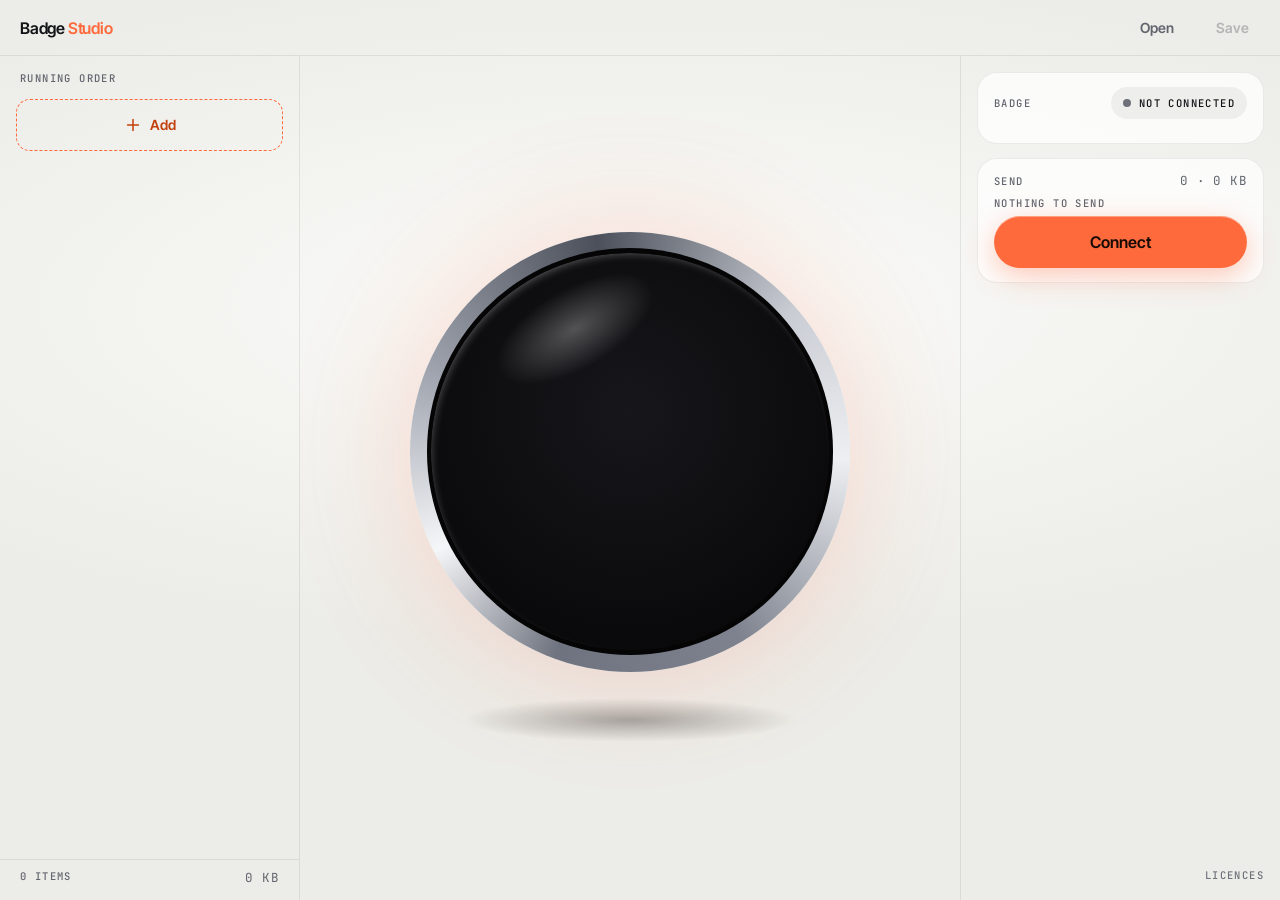
==== badgestudio/index.html @ 3608cefe "Publish Badge Studio web, 2026-11-17" ====
<!doctype html>
<html lang="en">
<head>
  <meta http-equiv="Content-Security-Policy" content="default-src &#39;self&#39;; script-src &#39;self&#39; &#39;wasm-unsafe-eval&#39;; style-src &#39;self&#39; &#39;unsafe-inline&#39;; img-src &#39;self&#39; data: blob:; media-src &#39;self&#39; blob:; font-src &#39;self&#39;; connect-src &#39;self&#39;; worker-src &#39;self&#39; blob:; object-src &#39;none&#39;; base-uri &#39;none&#39;; form-action &#39;none&#39;; frame-src &#39;none&#39;">

<meta charset="utf-8">
<meta name="viewport" content="width=device-width, initial-scale=1">
<meta name="color-scheme" content="dark light">
<title>Badge Studio</title>
<link rel="icon" href="data:image/svg+xml,%3Csvg xmlns='http://www.w3.org/2000/svg' viewBox='0 0 32 32'%3E%3Ccircle cx='16' cy='16' r='15' fill='%239CA1AC'/%3E%3Ccircle cx='16' cy='16' r='12.5' fill='%23050506'/%3E%3Ccircle cx='16' cy='16' r='11' fill='%23FF6A3D'/%3E%3C/svg%3E">
  <script type="module" crossorigin src="./assets/index-jiSjbb-M.js"></script>
  <link rel="modulepreload" crossorigin href="./assets/rolldown-runtime-D6EKPMGT.js">
  <link rel="modulepreload" crossorigin href="./assets/core-DFTZzqam.js">
  <link rel="stylesheet" crossorigin href="./assets/index-DrdakLKC.css">
</head>
<body>
<div id="root"></div>
</body>
</html>
---- badgestudio/assets/index-DrdakLKC.css ----
@font-face{font-family:Inter;src:url(./Inter-VF2RPR_K.ttf)format("truetype");font-weight:100 900;font-display:swap}@font-face{font-family:Inter Tight;src:url(./InterTight-BjjQnp0H.ttf)format("truetype");font-weight:100 900;font-display:swap}@font-face{font-family:JetBrains Mono;src:url(./JetBrainsMono--VKQJH3W.ttf)format("truetype");font-weight:100 800;font-display:swap}:root{--accent:#ff6a3d;--on-accent:#160a05;--ground:#0a0a0c;--pool:#1c1c21;--text:#f2f2f4;--muted:#8e919b;--faint:#6b6e78;--hairline:#ffffff14;--glass:#1e1e22b8;--glass-line:#ffffff1a;--well:#00000059;--segment-on:#ffffff24;--track:#ffffff1a;--floor:#ffffff29;--ok:#3ddc97;--accent-text:#ff6a3d;--destructive:#ff453a;--row-hover:#ffffff0a;--row-on:#ffffff12;--lightningcss-light: ;--lightningcss-dark:initial;color-scheme:dark}@media (prefers-color-scheme:light){:root{--ground:#ecece8;--pool:#fbfbf9;--text:#121316;--muted:#62656e;--faint:#6e717a;--hairline:#00000014;--glass:#ffffffbd;--glass-line:#00000012;--well:#0000000d;--segment-on:#fff;--track:#00000014;--floor:#0000004d;--ok:#0f8a5f;--accent-text:#c2410c;--destructive:#d70015;--row-hover:#00000008;--row-on:#0000000d;--lightningcss-light:initial;--lightningcss-dark: ;color-scheme:light}}*{box-sizing:border-box}html,body,#root{height:100%}body{background:var(--ground);color:var(--text);-webkit-font-smoothing:antialiased;margin:0;font:500 15px/1.4 Inter,system-ui,sans-serif}button{font:inherit;color:inherit}:focus-visible{outline:2px solid var(--accent);outline-offset:2px}.label{letter-spacing:1.4px;text-transform:uppercase;color:var(--muted);font:500 10.5px/1.2 JetBrains Mono,ui-monospace,monospace}.figure{letter-spacing:.4px;font-variant-numeric:tabular-nums;font:400 12.5px/1.3 JetBrains Mono,ui-monospace,monospace}.readout{letter-spacing:-.5px;font-variant-numeric:tabular-nums;font:500 30px/1 JetBrains Mono,ui-monospace,monospace}.display{letter-spacing:-.8px;font:600 34px/1.1 Inter Tight,Inter,sans-serif}.title{letter-spacing:-.5px;font:600 24px/1.15 Inter Tight,Inter,sans-serif}.muted{color:var(--muted)}.accent{color:var(--accent-text)}.danger{color:var(--destructive)}.ok{color:var(--ok)}.app{background:radial-gradient(120% 60% at 50% 34%, var(--pool) 0%, var(--ground) 62%);grid-template:"top top top"56px"order stage side"minmax(0,1fr)/300px minmax(420px,1fr) 320px;height:100%;display:grid}.top{border-bottom:1px solid var(--hairline);grid-area:top;align-items:center;gap:12px;padding:0 16px 0 20px;display:flex}.brand{letter-spacing:-.2px;font:600 16px Inter Tight,sans-serif}.brand b{color:var(--accent);font-weight:600}.spacer{flex:1}.order{border-right:1px solid var(--hairline);flex-direction:column;grid-area:order;min-height:0;display:flex}.stage{flex-direction:column;grid-area:stage;justify-content:center;align-items:center;gap:20px;min-width:0;padding:24px;display:flex;overflow:auto}.side{border-left:1px solid var(--hairline);flex-direction:column;grid-area:side;gap:14px;padding:16px;display:flex;overflow:auto}@media (width<=1080px){.app{grid-template:"top top"56px"order stage"minmax(0,1fr)"side side"/260px minmax(0,1fr);height:auto;min-height:100%}.side{border-left:0;border-top:1px solid var(--hairline);grid-template-columns:repeat(auto-fit,minmax(260px,1fr));display:grid}}@media (width<=720px){.app{grid-template-columns:1fr;grid-template-areas:"top""stage""order""side"}.order{border-right:0;border-top:1px solid var(--hairline)}}.btn{border:1px solid var(--glass-line);background:var(--glass);cursor:pointer;white-space:nowrap;border-radius:18px;align-items:center;gap:8px;height:36px;padding:0 14px;font:600 14px Inter Tight,Inter,sans-serif;display:inline-flex}.btn:hover{background:var(--segment-on)}.btn:disabled{opacity:.4;cursor:default}.btn.icon{justify-content:center;width:36px;padding:0}.btn.quiet{color:var(--muted);background:0 0;border-color:#0000}.btn.quiet:hover{color:var(--text);background:var(--row-hover)}.primary{cursor:pointer;background:var(--accent);width:100%;height:52px;color:var(--on-accent);border:0;border-radius:26px;justify-content:center;align-items:center;gap:10px;font:600 16px Inter Tight,Inter,sans-serif;display:flex;box-shadow:inset 0 1px #ffffff59,0 8px 28px #ff6a3d59}.primary:hover{filter:brightness(1.06)}.primary:disabled{opacity:.45;cursor:default;box-shadow:none;filter:none}.kbd{opacity:.65;font:500 11px JetBrains Mono,monospace}.segmented{background:var(--well);border-radius:22px;gap:2px;padding:3px;display:inline-flex}.segmented button{cursor:pointer;letter-spacing:1.4px;text-transform:uppercase;height:34px;color:var(--muted);background:0 0;border:0;border-radius:17px;padding:0 16px;font:500 10.5px JetBrains Mono,monospace}.segmented button[aria-pressed=true]{background:var(--segment-on);color:var(--text)}.card{background:var(--glass);border:1px solid var(--glass-line);border-radius:20px;padding:14px 16px}.card-head{justify-content:space-between;align-items:center;margin-bottom:10px;display:flex}.rows>div{border-top:1px solid var(--hairline);justify-content:space-between;align-items:baseline;padding:6px 0;display:flex}.rows>div:first-child{border-top:0}.meter{background:var(--track);border-radius:3px;height:6px;margin-top:8px;overflow:hidden}.meter>i{background:var(--text);opacity:.8;border-radius:3px;height:100%;display:block}.meter>i.over{background:var(--destructive);opacity:1}.chip{background:var(--well);border-radius:16px;align-items:center;gap:8px;height:32px;padding:0 12px;display:inline-flex}.dot{background:var(--faint);border-radius:50%;width:8px;height:8px}.dot.live{background:var(--ok);box-shadow:0 0 8px var(--ok)}.dot.busy{background:var(--accent);box-shadow:0 0 8px var(--accent);animation:1.2s ease-in-out infinite pulse}@keyframes pulse{50%{opacity:.35}}input[type=range]{width:100%;accent-color:var(--accent)}.order-head{justify-content:space-between;align-items:center;padding:16px 16px 10px 20px;display:flex}.list{flex:1;min-height:0;padding:0 8px 8px;overflow:auto}.row{cursor:pointer;user-select:none;border-radius:14px;grid-template-columns:44px minmax(0,1fr) auto;align-items:center;gap:12px;padding:8px 10px;display:grid;position:relative}.row:hover{background:var(--row-hover)}.row[aria-selected=true]{background:var(--row-on)}.row.current:before{content:"";background:var(--accent);width:3px;box-shadow:0 0 8px var(--accent);border-radius:2px;position:absolute;top:14px;bottom:14px;left:0}.row.drop-before{box-shadow:inset 0 2px 0 var(--accent)}.row.drop-after{box-shadow:inset 0 -2px 0 var(--accent)}.row .name{text-overflow:ellipsis;white-space:nowrap;overflow:hidden}.row .remove{opacity:0}.row:hover .remove,.row:focus-within .remove{opacity:1}.row .sent{color:var(--faint)}.coin{background:conic-gradient(from 200deg, #6e737f 0, #f5f6f8 12%, #9ca1ac 26%, #4b505b 42%, #c9ccd3 58%, #edeff2 70%, #7d828e 86%, #6e737f 100%);border-radius:50%;width:44px;height:44px;padding:2px}.coin>div{background:#050506;border-radius:50%;width:100%;height:100%;padding:1px}.coin img{object-fit:cover;background:#000;border-radius:50%;width:100%;height:100%;display:block}.add-row{border:1.5px dashed var(--glass-line);cursor:pointer;height:52px;color:var(--muted);background:0 0;border-radius:14px;justify-content:center;align-items:center;gap:8px;width:calc(100% - 16px);margin:4px 8px 12px;font:600 14px Inter Tight,sans-serif;display:flex}.add-row:hover{color:var(--text);border-color:var(--muted)}.order-foot{border-top:1px solid var(--hairline);justify-content:space-between;padding:10px 20px 14px;display:flex}.badge-wrap{width:var(--d);height:var(--d);margin-bottom:calc(var(--d) * .12);flex:none;position:relative}.badge{padding:calc(var(--d) * .038);background:conic-gradient(from 200deg, #6e737f 0, #f5f6f8 12%, #9ca1ac 26%, #4b505b 42%, #c9ccd3 58%, #edeff2 70%, #7d828e 86%, #6e737f 100%);box-shadow:0 0 calc(var(--d) * .28) var(--glow,#ff6a3d38);border-radius:50%;position:absolute;inset:0}.badge .gasket{width:100%;height:100%;padding:calc(var(--d) * .01);background:#050506;border-radius:50%}.badge .screen{background:#000;border-radius:50%;width:100%;height:100%;position:relative;overflow:hidden}.badge .screen img,.badge .screen canvas{object-fit:cover;width:100%;height:100%;display:block}.badge .screen:after{content:"";pointer-events:none;background:radial-gradient(circle,#0000 64%,#0000004d 100%);border-radius:50%;position:absolute;inset:0;box-shadow:inset 3px 4px 10px -4px #ffffff59}.badge .glint{pointer-events:none;opacity:.55;background:radial-gradient(closest-side,#ffffff80,#0000);border-radius:50%;width:44%;height:20%;position:absolute;top:9%;left:14%;transform:rotate(-30deg)}.badge-floor{background:radial-gradient(closest-side, var(--floor), transparent);pointer-events:none;border-radius:50%;width:76%;height:10%;position:absolute;top:106%;left:12%}.ring{inset:calc(var(--d) * -.0365);width:calc(var(--d) * 1.073);height:calc(var(--d) * 1.073);pointer-events:none;position:absolute;overflow:visible}.ring circle{fill:none;stroke-width:3px}.ring .track{stroke:var(--track)}.ring .arc{stroke:var(--accent);stroke-linecap:round;filter:drop-shadow(0 0 6px var(--accent));transition:stroke-dashoffset .4s linear}.empty-screen{color:#ffffffb3;cursor:pointer;background:radial-gradient(circle at 50% 40%,#17171b,#050506);border:0;flex-direction:column;justify-content:center;align-items:center;gap:10px;width:100%;height:100%;display:flex}.empty-screen:hover{color:#fff}.caption{text-align:center;flex-direction:column;align-items:center;gap:10px;max-width:520px;display:flex}.caption .name-edit{color:inherit;text-align:center;background:0 0;border:0;border-bottom:2px solid #0000;width:100%;padding:0 0 2px}.caption .name-edit:hover{border-bottom-color:var(--hairline)}.caption .name-edit:focus{border-bottom-color:var(--accent);outline:none}.figures{justify-content:center;gap:22px;display:flex}.figures>div{flex-direction:column;align-items:center;gap:4px;display:flex}.tools{flex-wrap:wrap;justify-content:center;align-items:center;gap:12px;display:flex}.slider{grid-template-columns:auto 1fr auto;align-items:center;gap:12px;width:min(420px,100%);display:grid}.send-status{flex-direction:column;gap:6px;display:flex}.files{flex-direction:column;gap:6px;margin-top:10px;display:flex}.files>div{justify-content:space-between;gap:8px;display:flex}.log{white-space:pre-wrap;word-break:break-all;max-height:260px;color:var(--muted);margin:0;font:400 11px/1.45 JetBrains Mono,monospace;overflow:auto}details>summary{cursor:pointer;justify-content:space-between;align-items:center;list-style:none;display:flex}details>summary::-webkit-details-marker{display:none}.trim{flex-direction:column;align-items:center;gap:16px;width:min(560px,100%);display:flex}.drop{border:2px dashed var(--accent);backdrop-filter:blur(6px);pointer-events:none;z-index:10;background:#0a0a0c8c;border-radius:28px;justify-content:center;align-items:center;display:flex;position:fixed;inset:12px}.toast{background:var(--glass);border:1px solid var(--glass-line);backdrop-filter:blur(20px);z-index:20;border-radius:22px;max-width:min(560px,90vw);padding:10px 18px;position:fixed;bottom:24px;left:50%;transform:translate(-50%)}.busy-veil{color:#fff;background:#00000073;border-radius:50%;justify-content:center;align-items:center;display:flex;position:absolute;inset:0}.row .label{white-space:nowrap;text-overflow:ellipsis;overflow:hidden}.btn.go{background:var(--accent);color:var(--on-accent);border-color:#0000}.btn.go:hover{background:var(--accent);filter:brightness(1.06)}.field{border:0;border-bottom:2px solid var(--hairline);width:min(420px,100%);color:var(--text);text-align:center;background:0 0;padding:4px 0 6px;font:600 26px/1.2 Inter Tight,Inter,sans-serif}.field:focus{border-bottom-color:var(--accent);outline:none}.field::placeholder{color:var(--faint)}.swatch-row{grid-template-columns:96px 1fr;align-items:center;gap:12px;width:min(420px,100%);display:grid}.swatches{flex-wrap:wrap;gap:8px;display:flex}.swatch{border:1px solid var(--glass-line);cursor:pointer;border-radius:50%;width:30px;height:30px;padding:0;position:relative}.swatch[aria-checked=true],.swatch.other.on{outline:2px solid var(--text);outline-offset:2px}.swatch.other{background:conic-gradient(#e5384f,#ff9500,#14a36b,#2f5bff,#7a3cff,#e5384f);display:inline-block}.swatch.other input{opacity:0;cursor:pointer;width:100%;height:100%;position:absolute;inset:0}.trim-frame{aspect-ratio:1;width:min(360px,100%);box-shadow:0 0 0 6px var(--glass-line);background:#000;border-radius:50%;justify-content:center;align-items:center;display:flex;overflow:hidden}.trim-video{object-fit:cover;width:100%;height:100%;display:block}.add-wrap{margin:4px 8px 12px;position:relative}.add-wrap .add-row{width:100%;margin:0}.add-row.lit{border-color:var(--accent);color:var(--accent-text)}.menu{z-index:5;background:var(--glass);border:1px solid var(--glass-line);backdrop-filter:blur(24px);border-radius:16px;flex-direction:column;padding:6px;display:flex;position:absolute;top:calc(100% + 6px);left:0;right:0;box-shadow:0 16px 40px #00000059}.menu button{text-align:left;cursor:pointer;background:0 0;border:0;border-radius:10px;justify-content:space-between;align-items:center;padding:10px 12px;font:500 15px Inter,sans-serif;display:flex}.menu button:hover,.menu button:focus-visible{background:var(--row-on)}.framing{cursor:grab;touch-action:none}.framing:active{cursor:grabbing}.strip{flex-wrap:wrap;justify-content:center;gap:10px;max-width:min(640px,100%);display:flex}.slide{cursor:grab;flex-direction:column;align-items:center;gap:4px;display:flex;position:relative}.slide.dragging{opacity:.35}.slide .coin{width:56px;height:56px}.slide-x{border:1px solid var(--glass-line);background:var(--glass);cursor:pointer;opacity:0;border-radius:50%;justify-content:center;align-items:center;width:22px;height:22px;padding:0;display:flex;position:absolute;top:-4px;right:-4px}.slide:hover .slide-x,.slide-x:focus-visible{opacity:1}.add-slide{cursor:default}.coin-add{border:1.5px dashed var(--glass-line);width:56px;height:56px;color:var(--muted);cursor:pointer;background:0 0;border-radius:50%;justify-content:center;align-items:center;display:flex}.coin-add:hover{color:var(--text);border-color:var(--muted)}.add-slide .menu{width:220px;left:50%;right:auto;transform:translate(-50%)}.picker{width:min(560px,100%)}.picker-grid{background:var(--well);border-radius:16px;grid-template-columns:repeat(auto-fill,minmax(96px,1fr));gap:10px;max-height:260px;margin-bottom:10px;padding:10px;display:grid;overflow:auto}.pick{cursor:pointer;border-radius:12px;flex-direction:column;align-items:center;gap:6px;padding:8px 6px;display:flex;position:relative}.pick input{accent-color:var(--accent);position:absolute;top:6px;left:6px}.pick.on{background:var(--row-on);box-shadow:inset 0 0 0 2px var(--accent)}.pick .name{text-overflow:ellipsis;white-space:nowrap;max-width:100%;font-size:12px;overflow:hidden}.veil{backdrop-filter:blur(4px);z-index:30;background:#00000073;justify-content:center;align-items:center;padding:16px;display:flex;position:fixed;inset:0}.dialog{flex-direction:column;gap:6px;width:min(420px,100%);padding:22px 22px 18px;display:flex}.legal{text-align:right;margin-top:auto;padding-top:8px}.legal a{letter-spacing:1.4px;text-transform:uppercase;color:var(--faint);font:500 10.5px JetBrains Mono,monospace;text-decoration:none}.legal a:hover{color:var(--muted);text-decoration:underline}
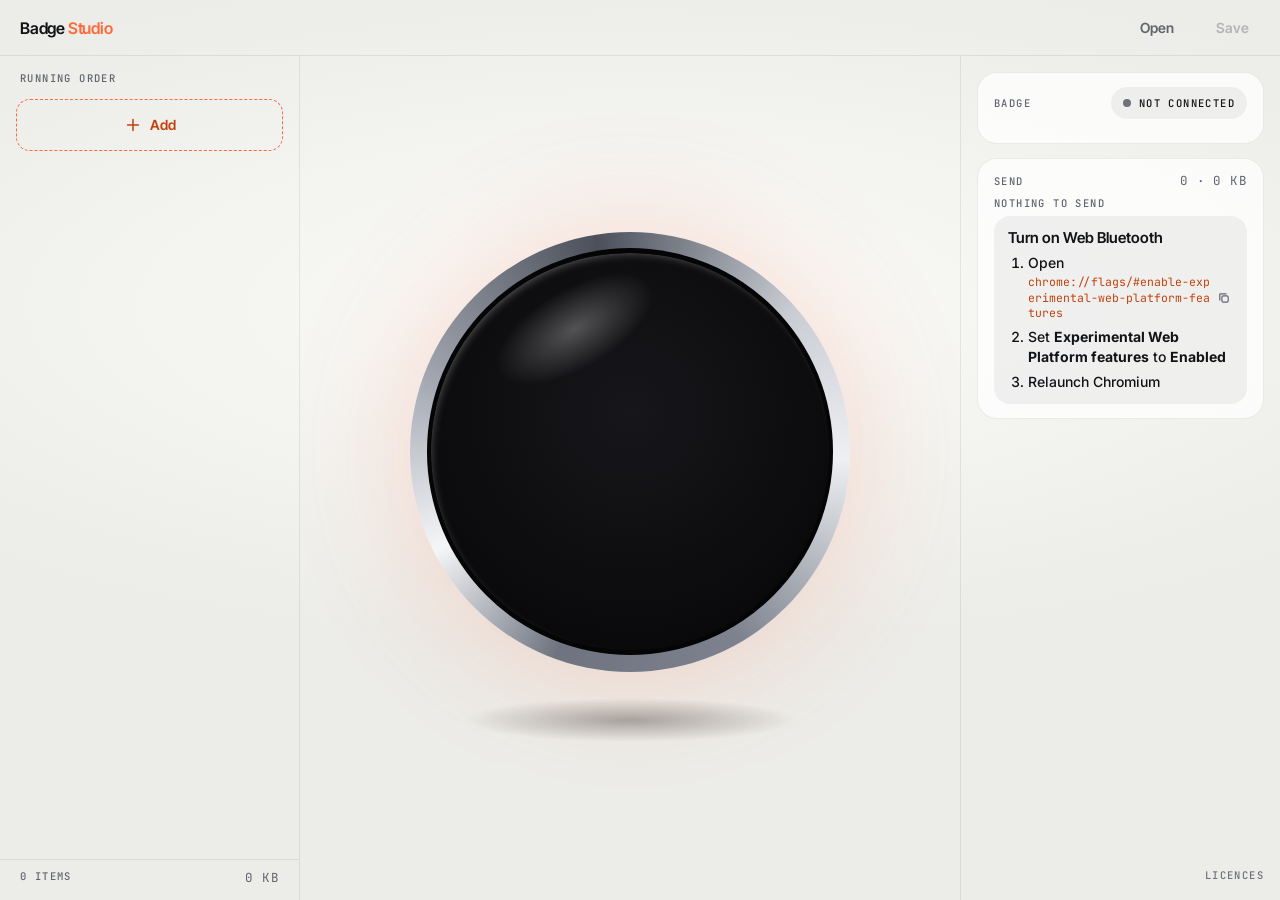
==== commit 0d5f66a5: "Publish Badge Studio web, 2026-11-17" ====
--- a/badgestudio/index.html
+++ b/badgestudio/index.html
@@ -8,10 +8,10 @@
 <meta name="color-scheme" content="dark light">
 <title>Badge Studio</title>
 <link rel="icon" href="data:image/svg+xml,%3Csvg xmlns='http://www.w3.org/2000/svg' viewBox='0 0 32 32'%3E%3Ccircle cx='16' cy='16' r='15' fill='%239CA1AC'/%3E%3Ccircle cx='16' cy='16' r='12.5' fill='%23050506'/%3E%3Ccircle cx='16' cy='16' r='11' fill='%23FF6A3D'/%3E%3C/svg%3E">
-  <script type="module" crossorigin src="./assets/index-jiSjbb-M.js"></script>
+  <script type="module" crossorigin src="./assets/index-BUincIXg.js"></script>
   <link rel="modulepreload" crossorigin href="./assets/rolldown-runtime-D6EKPMGT.js">
   <link rel="modulepreload" crossorigin href="./assets/core-DFTZzqam.js">
-  <link rel="stylesheet" crossorigin href="./assets/index-DrdakLKC.css">
+  <link rel="stylesheet" crossorigin href="./assets/index-C5-KEqrS.css">
 </head>
 <body>
 <div id="root"></div>
--- a/badgestudio/assets/index-C5-KEqrS.css
+++ b/badgestudio/assets/index-C5-KEqrS.css
@@ -0,0 +1 @@
+@font-face{font-family:Inter;src:url(./Inter-VF2RPR_K.ttf)format("truetype");font-weight:100 900;font-display:swap}@font-face{font-family:Inter Tight;src:url(./InterTight-BjjQnp0H.ttf)format("truetype");font-weight:100 900;font-display:swap}@font-face{font-family:JetBrains Mono;src:url(./JetBrainsMono--VKQJH3W.ttf)format("truetype");font-weight:100 800;font-display:swap}:root{--accent:#ff6a3d;--on-accent:#160a05;--ground:#0a0a0c;--pool:#1c1c21;--text:#f2f2f4;--muted:#8e919b;--faint:#6b6e78;--hairline:#ffffff14;--glass:#1e1e22b8;--glass-line:#ffffff1a;--well:#00000059;--segment-on:#ffffff24;--track:#ffffff1a;--floor:#ffffff29;--ok:#3ddc97;--accent-text:#ff6a3d;--destructive:#ff453a;--row-hover:#ffffff0a;--row-on:#ffffff12;--lightningcss-light: ;--lightningcss-dark:initial;color-scheme:dark}@media (prefers-color-scheme:light){:root{--ground:#ecece8;--pool:#fbfbf9;--text:#121316;--muted:#62656e;--faint:#6e717a;--hairline:#00000014;--glass:#ffffffbd;--glass-line:#00000012;--well:#0000000d;--segment-on:#fff;--track:#00000014;--floor:#0000004d;--ok:#0f8a5f;--accent-text:#c2410c;--destructive:#d70015;--row-hover:#00000008;--row-on:#0000000d;--lightningcss-light:initial;--lightningcss-dark: ;color-scheme:light}}*{box-sizing:border-box}html,body,#root{height:100%}body{background:var(--ground);color:var(--text);-webkit-font-smoothing:antialiased;margin:0;font:500 15px/1.4 Inter,system-ui,sans-serif}button{font:inherit;color:inherit}:focus-visible{outline:2px solid var(--accent);outline-offset:2px}.label{letter-spacing:1.4px;text-transform:uppercase;color:var(--muted);font:500 10.5px/1.2 JetBrains Mono,ui-monospace,monospace}.figure{letter-spacing:.4px;font-variant-numeric:tabular-nums;font:400 12.5px/1.3 JetBrains Mono,ui-monospace,monospace}.readout{letter-spacing:-.5px;font-variant-numeric:tabular-nums;font:500 30px/1 JetBrains Mono,ui-monospace,monospace}.display{letter-spacing:-.8px;font:600 34px/1.1 Inter Tight,Inter,sans-serif}.title{letter-spacing:-.5px;font:600 24px/1.15 Inter Tight,Inter,sans-serif}.muted{color:var(--muted)}.accent{color:var(--accent-text)}.danger{color:var(--destructive)}.ok{color:var(--ok)}.app{background:radial-gradient(120% 60% at 50% 34%, var(--pool) 0%, var(--ground) 62%);grid-template:"top top top"56px"order stage side"minmax(0,1fr)/300px minmax(420px,1fr) 320px;height:100%;display:grid}.top{border-bottom:1px solid var(--hairline);grid-area:top;align-items:center;gap:12px;padding:0 16px 0 20px;display:flex}.brand{letter-spacing:-.2px;font:600 16px Inter Tight,sans-serif}.brand b{color:var(--accent);font-weight:600}.spacer{flex:1}.order{border-right:1px solid var(--hairline);flex-direction:column;grid-area:order;min-height:0;display:flex}.stage{flex-direction:column;grid-area:stage;justify-content:center;align-items:center;gap:20px;min-width:0;padding:24px;display:flex;overflow:auto}.side{border-left:1px solid var(--hairline);flex-direction:column;grid-area:side;gap:14px;padding:16px;display:flex;overflow:auto}@media (width<=1080px){.app{grid-template:"top top"56px"order stage"minmax(0,1fr)"side side"/260px minmax(0,1fr);height:auto;min-height:100%}.side{border-left:0;border-top:1px solid var(--hairline);grid-template-columns:repeat(auto-fit,minmax(260px,1fr));display:grid}}@media (width<=720px){.app{grid-template-columns:1fr;grid-template-areas:"top""stage""order""side"}.order{border-right:0;border-top:1px solid var(--hairline)}}.btn{border:1px solid var(--glass-line);background:var(--glass);cursor:pointer;white-space:nowrap;border-radius:18px;align-items:center;gap:8px;height:36px;padding:0 14px;font:600 14px Inter Tight,Inter,sans-serif;display:inline-flex}.btn:hover{background:var(--segment-on)}.btn:disabled{opacity:.4;cursor:default}.btn.icon{justify-content:center;width:36px;padding:0}.btn.quiet{color:var(--muted);background:0 0;border-color:#0000}.btn.quiet:hover{color:var(--text);background:var(--row-hover)}.primary{cursor:pointer;background:var(--accent);width:100%;height:52px;color:var(--on-accent);border:0;border-radius:26px;justify-content:center;align-items:center;gap:10px;font:600 16px Inter Tight,Inter,sans-serif;display:flex;box-shadow:inset 0 1px #ffffff59,0 8px 28px #ff6a3d59}.primary:hover{filter:brightness(1.06)}.primary:disabled{opacity:.45;cursor:default;box-shadow:none;filter:none}.kbd{opacity:.65;font:500 11px JetBrains Mono,monospace}.segmented{background:var(--well);border-radius:22px;gap:2px;padding:3px;display:inline-flex}.segmented button{cursor:pointer;letter-spacing:1.4px;text-transform:uppercase;height:34px;color:var(--muted);background:0 0;border:0;border-radius:17px;padding:0 16px;font:500 10.5px JetBrains Mono,monospace}.segmented button[aria-pressed=true]{background:var(--segment-on);color:var(--text)}.card{background:var(--glass);border:1px solid var(--glass-line);border-radius:20px;padding:14px 16px}.card-head{justify-content:space-between;align-items:center;margin-bottom:10px;display:flex}.rows>div{border-top:1px solid var(--hairline);justify-content:space-between;align-items:baseline;padding:6px 0;display:flex}.rows>div:first-child{border-top:0}.meter{background:var(--track);border-radius:3px;height:6px;margin-top:8px;overflow:hidden}.meter>i{background:var(--text);opacity:.8;border-radius:3px;height:100%;display:block}.meter>i.over{background:var(--destructive);opacity:1}.chip{background:var(--well);border-radius:16px;align-items:center;gap:8px;height:32px;padding:0 12px;display:inline-flex}.dot{background:var(--faint);border-radius:50%;width:8px;height:8px}.dot.live{background:var(--ok);box-shadow:0 0 8px var(--ok)}.dot.busy{background:var(--accent);box-shadow:0 0 8px var(--accent);animation:1.2s ease-in-out infinite pulse}@keyframes pulse{50%{opacity:.35}}input[type=range]{width:100%;accent-color:var(--accent)}.order-head{justify-content:space-between;align-items:center;padding:16px 16px 10px 20px;display:flex}.list{flex:1;min-height:0;padding:0 8px 8px;overflow:auto}.row{cursor:pointer;user-select:none;border-radius:14px;grid-template-columns:44px minmax(0,1fr) auto;align-items:center;gap:12px;padding:8px 10px;display:grid;position:relative}.row:hover{background:var(--row-hover)}.row[aria-selected=true]{background:var(--row-on)}.row.current:before{content:"";background:var(--accent);width:3px;box-shadow:0 0 8px var(--accent);border-radius:2px;position:absolute;top:14px;bottom:14px;left:0}.row.drop-before{box-shadow:inset 0 2px 0 var(--accent)}.row.drop-after{box-shadow:inset 0 -2px 0 var(--accent)}.row .name{text-overflow:ellipsis;white-space:nowrap;overflow:hidden}.row .remove{opacity:0}.row:hover .remove,.row:focus-within .remove{opacity:1}.row .sent{color:var(--faint)}.coin{background:conic-gradient(from 200deg, #6e737f 0, #f5f6f8 12%, #9ca1ac 26%, #4b505b 42%, #c9ccd3 58%, #edeff2 70%, #7d828e 86%, #6e737f 100%);border-radius:50%;width:44px;height:44px;padding:2px}.coin>div{background:#050506;border-radius:50%;width:100%;height:100%;padding:1px}.coin img{object-fit:cover;background:#000;border-radius:50%;width:100%;height:100%;display:block}.add-row{border:1.5px dashed var(--glass-line);cursor:pointer;height:52px;color:var(--muted);background:0 0;border-radius:14px;justify-content:center;align-items:center;gap:8px;width:calc(100% - 16px);margin:4px 8px 12px;font:600 14px Inter Tight,sans-serif;display:flex}.add-row:hover{color:var(--text);border-color:var(--muted)}.order-foot{border-top:1px solid var(--hairline);justify-content:space-between;padding:10px 20px 14px;display:flex}.badge-wrap{width:var(--d);height:var(--d);margin-bottom:calc(var(--d) * .12);flex:none;position:relative}.badge{padding:calc(var(--d) * .038);background:conic-gradient(from 200deg, #6e737f 0, #f5f6f8 12%, #9ca1ac 26%, #4b505b 42%, #c9ccd3 58%, #edeff2 70%, #7d828e 86%, #6e737f 100%);box-shadow:0 0 calc(var(--d) * .28) var(--glow,#ff6a3d38);border-radius:50%;position:absolute;inset:0}.badge .gasket{width:100%;height:100%;padding:calc(var(--d) * .01);background:#050506;border-radius:50%}.badge .screen{background:#000;border-radius:50%;width:100%;height:100%;position:relative;overflow:hidden}.badge .screen img,.badge .screen canvas{object-fit:cover;width:100%;height:100%;display:block}.badge .screen:after{content:"";pointer-events:none;background:radial-gradient(circle,#0000 64%,#0000004d 100%);border-radius:50%;position:absolute;inset:0;box-shadow:inset 3px 4px 10px -4px #ffffff59}.badge .glint{pointer-events:none;opacity:.55;background:radial-gradient(closest-side,#ffffff80,#0000);border-radius:50%;width:44%;height:20%;position:absolute;top:9%;left:14%;transform:rotate(-30deg)}.badge-floor{background:radial-gradient(closest-side, var(--floor), transparent);pointer-events:none;border-radius:50%;width:76%;height:10%;position:absolute;top:106%;left:12%}.ring{inset:calc(var(--d) * -.0365);width:calc(var(--d) * 1.073);height:calc(var(--d) * 1.073);pointer-events:none;position:absolute;overflow:visible}.ring circle{fill:none;stroke-width:3px}.ring .track{stroke:var(--track)}.ring .arc{stroke:var(--accent);stroke-linecap:round;filter:drop-shadow(0 0 6px var(--accent));transition:stroke-dashoffset .4s linear}.empty-screen{color:#ffffffb3;cursor:pointer;background:radial-gradient(circle at 50% 40%,#17171b,#050506);border:0;flex-direction:column;justify-content:center;align-items:center;gap:10px;width:100%;height:100%;display:flex}.empty-screen:hover{color:#fff}.caption{text-align:center;flex-direction:column;align-items:center;gap:10px;max-width:520px;display:flex}.caption .name-edit{color:inherit;text-align:center;background:0 0;border:0;border-bottom:2px solid #0000;width:100%;padding:0 0 2px}.caption .name-edit:hover{border-bottom-color:var(--hairline)}.caption .name-edit:focus{border-bottom-color:var(--accent);outline:none}.figures{justify-content:center;gap:22px;display:flex}.figures>div{flex-direction:column;align-items:center;gap:4px;display:flex}.tools{flex-wrap:wrap;justify-content:center;align-items:center;gap:12px;display:flex}.slider{grid-template-columns:auto 1fr auto;align-items:center;gap:12px;width:min(420px,100%);display:grid}.send-status{flex-direction:column;gap:6px;display:flex}.files{flex-direction:column;gap:6px;margin-top:10px;display:flex}.files>div{justify-content:space-between;gap:8px;display:flex}.log{white-space:pre-wrap;word-break:break-all;max-height:260px;color:var(--muted);margin:0;font:400 11px/1.45 JetBrains Mono,monospace;overflow:auto}details>summary{cursor:pointer;justify-content:space-between;align-items:center;list-style:none;display:flex}details>summary::-webkit-details-marker{display:none}.trim{flex-direction:column;align-items:center;gap:16px;width:min(560px,100%);display:flex}.drop{border:2px dashed var(--accent);backdrop-filter:blur(6px);pointer-events:none;z-index:10;background:#0a0a0c8c;border-radius:28px;justify-content:center;align-items:center;display:flex;position:fixed;inset:12px}.toast{background:var(--glass);border:1px solid var(--glass-line);backdrop-filter:blur(20px);z-index:20;border-radius:22px;max-width:min(560px,90vw);padding:10px 18px;position:fixed;bottom:24px;left:50%;transform:translate(-50%)}.busy-veil{color:#fff;background:#00000073;border-radius:50%;justify-content:center;align-items:center;display:flex;position:absolute;inset:0}.row .label{white-space:nowrap;text-overflow:ellipsis;overflow:hidden}.btn.go{background:var(--accent);color:var(--on-accent);border-color:#0000}.btn.go:hover{background:var(--accent);filter:brightness(1.06)}.field{border:0;border-bottom:2px solid var(--hairline);width:min(420px,100%);color:var(--text);text-align:center;background:0 0;padding:4px 0 6px;font:600 26px/1.2 Inter Tight,Inter,sans-serif}.field:focus{border-bottom-color:var(--accent);outline:none}.field::placeholder{color:var(--faint)}.swatch-row{grid-template-columns:96px 1fr;align-items:center;gap:12px;width:min(420px,100%);display:grid}.swatches{flex-wrap:wrap;gap:8px;display:flex}.swatch{border:1px solid var(--glass-line);cursor:pointer;border-radius:50%;width:30px;height:30px;padding:0;position:relative}.swatch[aria-checked=true],.swatch.other.on{outline:2px solid var(--text);outline-offset:2px}.swatch.other{background:conic-gradient(#e5384f,#ff9500,#14a36b,#2f5bff,#7a3cff,#e5384f);display:inline-block}.swatch.other input{opacity:0;cursor:pointer;width:100%;height:100%;position:absolute;inset:0}.trim-frame{aspect-ratio:1;width:min(360px,100%);box-shadow:0 0 0 6px var(--glass-line);background:#000;border-radius:50%;justify-content:center;align-items:center;display:flex;overflow:hidden}.trim-video{object-fit:cover;width:100%;height:100%;display:block}.add-wrap{margin:4px 8px 12px;position:relative}.add-wrap .add-row{width:100%;margin:0}.add-row.lit{border-color:var(--accent);color:var(--accent-text)}.menu{z-index:5;background:var(--glass);border:1px solid var(--glass-line);backdrop-filter:blur(24px);border-radius:16px;flex-direction:column;padding:6px;display:flex;position:absolute;top:calc(100% + 6px);left:0;right:0;box-shadow:0 16px 40px #00000059}.menu button{text-align:left;cursor:pointer;background:0 0;border:0;border-radius:10px;justify-content:space-between;align-items:center;padding:10px 12px;font:500 15px Inter,sans-serif;display:flex}.menu button:hover,.menu button:focus-visible{background:var(--row-on)}.framing{cursor:grab;touch-action:none}.framing:active{cursor:grabbing}.strip{flex-wrap:wrap;justify-content:center;gap:10px;max-width:min(640px,100%);display:flex}.slide{cursor:grab;flex-direction:column;align-items:center;gap:4px;display:flex;position:relative}.slide.dragging{opacity:.35}.slide .coin{width:56px;height:56px}.slide-x{border:1px solid var(--glass-line);background:var(--glass);cursor:pointer;opacity:0;border-radius:50%;justify-content:center;align-items:center;width:22px;height:22px;padding:0;display:flex;position:absolute;top:-4px;right:-4px}.slide:hover .slide-x,.slide-x:focus-visible{opacity:1}.add-slide{cursor:default}.coin-add{border:1.5px dashed var(--glass-line);width:56px;height:56px;color:var(--muted);cursor:pointer;background:0 0;border-radius:50%;justify-content:center;align-items:center;display:flex}.coin-add:hover{color:var(--text);border-color:var(--muted)}.add-slide .menu{width:220px;left:50%;right:auto;transform:translate(-50%)}.picker{width:min(560px,100%)}.picker-grid{background:var(--well);border-radius:16px;grid-template-columns:repeat(auto-fill,minmax(96px,1fr));gap:10px;max-height:260px;margin-bottom:10px;padding:10px;display:grid;overflow:auto}.pick{cursor:pointer;border-radius:12px;flex-direction:column;align-items:center;gap:6px;padding:8px 6px;display:flex;position:relative}.pick input{accent-color:var(--accent);position:absolute;top:6px;left:6px}.pick.on{background:var(--row-on);box-shadow:inset 0 0 0 2px var(--accent)}.pick .name{text-overflow:ellipsis;white-space:nowrap;max-width:100%;font-size:12px;overflow:hidden}.veil{backdrop-filter:blur(4px);z-index:30;background:#00000073;justify-content:center;align-items:center;padding:16px;display:flex;position:fixed;inset:0}.dialog{flex-direction:column;gap:6px;width:min(420px,100%);padding:22px 22px 18px;display:flex}.legal{text-align:right;margin-top:auto;padding-top:8px}.legal a{letter-spacing:1.4px;text-transform:uppercase;color:var(--faint);font:500 10.5px JetBrains Mono,monospace;text-decoration:none}.legal a:hover{color:var(--muted);text-decoration:underline}.support{background:var(--well);border-radius:16px;padding:12px 14px}.support-title{margin-bottom:6px;font:600 15px Inter Tight,Inter,sans-serif}.support ol{flex-direction:column;gap:6px;margin:0;padding-left:20px;font-size:14px;display:flex}.flag-url{align-items:center;gap:4px;margin-top:2px;display:flex}.flag-url code{word-break:break-all;color:var(--accent-text);user-select:all;font:400 11.5px/1.35 JetBrains Mono,monospace}
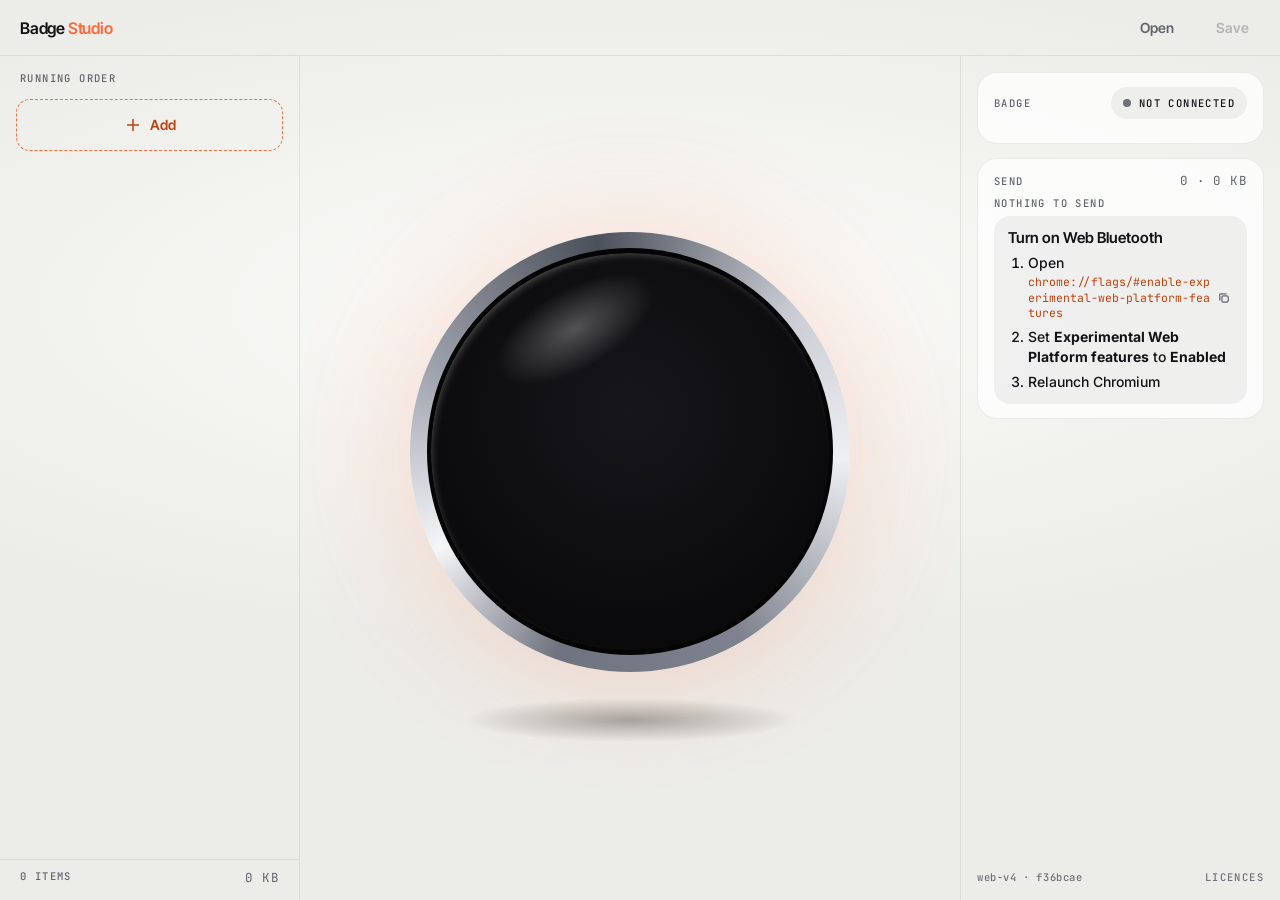
==== commit c8f59179: "Publish Badge Studio web, 2026-11-17" ====
--- a/badgestudio/index.html
+++ b/badgestudio/index.html
@@ -8,10 +8,10 @@
 <meta name="color-scheme" content="dark light">
 <title>Badge Studio</title>
 <link rel="icon" href="data:image/svg+xml,%3Csvg xmlns='http://www.w3.org/2000/svg' viewBox='0 0 32 32'%3E%3Ccircle cx='16' cy='16' r='15' fill='%239CA1AC'/%3E%3Ccircle cx='16' cy='16' r='12.5' fill='%23050506'/%3E%3Ccircle cx='16' cy='16' r='11' fill='%23FF6A3D'/%3E%3C/svg%3E">
-  <script type="module" crossorigin src="./assets/index-BUincIXg.js"></script>
+  <script type="module" crossorigin src="./assets/index-BMiFNJIy.js"></script>
   <link rel="modulepreload" crossorigin href="./assets/rolldown-runtime-D6EKPMGT.js">
-  <link rel="modulepreload" crossorigin href="./assets/core-DFTZzqam.js">
-  <link rel="stylesheet" crossorigin href="./assets/index-C5-KEqrS.css">
+  <link rel="modulepreload" crossorigin href="./assets/core-bDzAfU_Y.js">
+  <link rel="stylesheet" crossorigin href="./assets/index-DC2u2XgI.css">
 </head>
 <body>
 <div id="root"></div>
--- a/badgestudio/assets/index-DC2u2XgI.css
+++ b/badgestudio/assets/index-DC2u2XgI.css
@@ -0,0 +1 @@
+@font-face{font-family:Inter;src:url(./Inter-VF2RPR_K.ttf)format("truetype");font-weight:100 900;font-display:swap}@font-face{font-family:Inter Tight;src:url(./InterTight-BjjQnp0H.ttf)format("truetype");font-weight:100 900;font-display:swap}@font-face{font-family:JetBrains Mono;src:url(./JetBrainsMono--VKQJH3W.ttf)format("truetype");font-weight:100 800;font-display:swap}:root{--accent:#ff6a3d;--on-accent:#160a05;--ground:#0a0a0c;--pool:#1c1c21;--text:#f2f2f4;--muted:#8e919b;--faint:#6b6e78;--hairline:#ffffff14;--glass:#1e1e22b8;--glass-line:#ffffff1a;--well:#00000059;--segment-on:#ffffff24;--track:#ffffff1a;--floor:#ffffff29;--ok:#3ddc97;--accent-text:#ff6a3d;--destructive:#ff453a;--row-hover:#ffffff0a;--row-on:#ffffff12;--lightningcss-light: ;--lightningcss-dark:initial;color-scheme:dark}@media (prefers-color-scheme:light){:root{--ground:#ecece8;--pool:#fbfbf9;--text:#121316;--muted:#62656e;--faint:#6e717a;--hairline:#00000014;--glass:#ffffffbd;--glass-line:#00000012;--well:#0000000d;--segment-on:#fff;--track:#00000014;--floor:#0000004d;--ok:#0f8a5f;--accent-text:#c2410c;--destructive:#d70015;--row-hover:#00000008;--row-on:#0000000d;--lightningcss-light:initial;--lightningcss-dark: ;color-scheme:light}}*{box-sizing:border-box}html,body,#root{height:100%}body{background:var(--ground);color:var(--text);-webkit-font-smoothing:antialiased;margin:0;font:500 15px/1.4 Inter,system-ui,sans-serif}button{font:inherit;color:inherit}:focus-visible{outline:2px solid var(--accent);outline-offset:2px}.label{letter-spacing:1.4px;text-transform:uppercase;color:var(--muted);font:500 10.5px/1.2 JetBrains Mono,ui-monospace,monospace}.figure{letter-spacing:.4px;font-variant-numeric:tabular-nums;font:400 12.5px/1.3 JetBrains Mono,ui-monospace,monospace}.readout{letter-spacing:-.5px;font-variant-numeric:tabular-nums;font:500 30px/1 JetBrains Mono,ui-monospace,monospace}.display{letter-spacing:-.8px;font:600 34px/1.1 Inter Tight,Inter,sans-serif}.title{letter-spacing:-.5px;font:600 24px/1.15 Inter Tight,Inter,sans-serif}.muted{color:var(--muted)}.accent{color:var(--accent-text)}.danger{color:var(--destructive)}.ok{color:var(--ok)}.app{background:radial-gradient(120% 60% at 50% 34%, var(--pool) 0%, var(--ground) 62%);grid-template:"top top top"56px"order stage side"minmax(0,1fr)/300px minmax(420px,1fr) 320px;height:100%;display:grid}.top{border-bottom:1px solid var(--hairline);grid-area:top;align-items:center;gap:12px;padding:0 16px 0 20px;display:flex}.brand{letter-spacing:-.2px;font:600 16px Inter Tight,sans-serif}.brand b{color:var(--accent);font-weight:600}.spacer{flex:1}.order{border-right:1px solid var(--hairline);flex-direction:column;grid-area:order;min-height:0;display:flex}.stage{flex-direction:column;grid-area:stage;justify-content:center;align-items:center;gap:20px;min-width:0;padding:24px;display:flex;overflow:auto}.side{border-left:1px solid var(--hairline);flex-direction:column;grid-area:side;gap:14px;padding:16px;display:flex;overflow:auto}@media (width<=1080px){.app{grid-template:"top top"56px"order stage"minmax(0,1fr)"side side"/260px minmax(0,1fr);height:auto;min-height:100%}.side{border-left:0;border-top:1px solid var(--hairline);grid-template-columns:repeat(auto-fit,minmax(260px,1fr));display:grid}}@media (width<=720px){.app{grid-template-columns:1fr;grid-template-areas:"top""stage""order""side"}.order{border-right:0;border-top:1px solid var(--hairline)}}.btn{border:1px solid var(--glass-line);background:var(--glass);cursor:pointer;white-space:nowrap;border-radius:18px;align-items:center;gap:8px;height:36px;padding:0 14px;font:600 14px Inter Tight,Inter,sans-serif;display:inline-flex}.btn:hover{background:var(--segment-on)}.btn:disabled{opacity:.4;cursor:default}.btn.icon{justify-content:center;width:36px;padding:0}.btn.quiet{color:var(--muted);background:0 0;border-color:#0000}.btn.quiet:hover{color:var(--text);background:var(--row-hover)}.primary{cursor:pointer;background:var(--accent);width:100%;height:52px;color:var(--on-accent);border:0;border-radius:26px;justify-content:center;align-items:center;gap:10px;font:600 16px Inter Tight,Inter,sans-serif;display:flex;box-shadow:inset 0 1px #ffffff59,0 8px 28px #ff6a3d59}.primary:hover{filter:brightness(1.06)}.primary:disabled{opacity:.45;cursor:default;box-shadow:none;filter:none}.kbd{opacity:.65;font:500 11px JetBrains Mono,monospace}.segmented{background:var(--well);border-radius:22px;gap:2px;padding:3px;display:inline-flex}.segmented button{cursor:pointer;letter-spacing:1.4px;text-transform:uppercase;height:34px;color:var(--muted);background:0 0;border:0;border-radius:17px;padding:0 16px;font:500 10.5px JetBrains Mono,monospace}.segmented button[aria-pressed=true]{background:var(--segment-on);color:var(--text)}.card{background:var(--glass);border:1px solid var(--glass-line);border-radius:20px;padding:14px 16px}.card-head{justify-content:space-between;align-items:center;margin-bottom:10px;display:flex}.rows>div{border-top:1px solid var(--hairline);justify-content:space-between;align-items:baseline;padding:6px 0;display:flex}.rows>div:first-child{border-top:0}.meter{background:var(--track);border-radius:3px;height:6px;margin-top:8px;overflow:hidden}.meter>i{background:var(--text);opacity:.8;border-radius:3px;height:100%;display:block}.meter>i.over{background:var(--destructive);opacity:1}.chip{background:var(--well);border-radius:16px;align-items:center;gap:8px;height:32px;padding:0 12px;display:inline-flex}.dot{background:var(--faint);border-radius:50%;width:8px;height:8px}.dot.live{background:var(--ok);box-shadow:0 0 8px var(--ok)}.dot.busy{background:var(--accent);box-shadow:0 0 8px var(--accent);animation:1.2s ease-in-out infinite pulse}@keyframes pulse{50%{opacity:.35}}input[type=range]{width:100%;accent-color:var(--accent)}.order-head{justify-content:space-between;align-items:center;padding:16px 16px 10px 20px;display:flex}.list{flex:1;min-height:0;padding:0 8px 8px;overflow:auto}.row{cursor:pointer;user-select:none;border-radius:14px;grid-template-columns:44px minmax(0,1fr) auto;align-items:center;gap:12px;padding:8px 10px;display:grid;position:relative}.row:hover{background:var(--row-hover)}.row[aria-selected=true]{background:var(--row-on)}.row.current:before{content:"";background:var(--accent);width:3px;box-shadow:0 0 8px var(--accent);border-radius:2px;position:absolute;top:14px;bottom:14px;left:0}.row.drop-before{box-shadow:inset 0 2px 0 var(--accent)}.row.drop-after{box-shadow:inset 0 -2px 0 var(--accent)}.row .name{text-overflow:ellipsis;white-space:nowrap;overflow:hidden}.row .remove{opacity:0}.row:hover .remove,.row:focus-within .remove{opacity:1}.row .sent{color:var(--faint)}.coin{background:conic-gradient(from 200deg, #6e737f 0, #f5f6f8 12%, #9ca1ac 26%, #4b505b 42%, #c9ccd3 58%, #edeff2 70%, #7d828e 86%, #6e737f 100%);border-radius:50%;width:44px;height:44px;padding:2px}.coin>div{background:#050506;border-radius:50%;width:100%;height:100%;padding:1px}.coin img{object-fit:cover;background:#000;border-radius:50%;width:100%;height:100%;display:block}.add-row{border:1.5px dashed var(--glass-line);cursor:pointer;height:52px;color:var(--muted);background:0 0;border-radius:14px;justify-content:center;align-items:center;gap:8px;width:calc(100% - 16px);margin:4px 8px 12px;font:600 14px Inter Tight,sans-serif;display:flex}.add-row:hover{color:var(--text);border-color:var(--muted)}.order-foot{border-top:1px solid var(--hairline);justify-content:space-between;padding:10px 20px 14px;display:flex}.badge-wrap{width:var(--d);height:var(--d);margin-bottom:calc(var(--d) * .12);flex:none;position:relative}.badge{padding:calc(var(--d) * .038);background:conic-gradient(from 200deg, #6e737f 0, #f5f6f8 12%, #9ca1ac 26%, #4b505b 42%, #c9ccd3 58%, #edeff2 70%, #7d828e 86%, #6e737f 100%);box-shadow:0 0 calc(var(--d) * .28) var(--glow,#ff6a3d38);border-radius:50%;position:absolute;inset:0}.badge .gasket{width:100%;height:100%;padding:calc(var(--d) * .01);background:#050506;border-radius:50%}.badge .screen{background:#000;border-radius:50%;width:100%;height:100%;position:relative;overflow:hidden}.badge .screen img,.badge .screen canvas{object-fit:cover;width:100%;height:100%;display:block}.badge .screen:after{content:"";pointer-events:none;background:radial-gradient(circle,#0000 64%,#0000004d 100%);border-radius:50%;position:absolute;inset:0;box-shadow:inset 3px 4px 10px -4px #ffffff59}.badge .glint{pointer-events:none;opacity:.55;background:radial-gradient(closest-side,#ffffff80,#0000);border-radius:50%;width:44%;height:20%;position:absolute;top:9%;left:14%;transform:rotate(-30deg)}.badge-floor{background:radial-gradient(closest-side, var(--floor), transparent);pointer-events:none;border-radius:50%;width:76%;height:10%;position:absolute;top:106%;left:12%}.ring{inset:calc(var(--d) * -.0365);width:calc(var(--d) * 1.073);height:calc(var(--d) * 1.073);pointer-events:none;position:absolute;overflow:visible}.ring circle{fill:none;stroke-width:3px}.ring .track{stroke:var(--track)}.ring .arc{stroke:var(--accent);stroke-linecap:round;filter:drop-shadow(0 0 6px var(--accent));transition:stroke-dashoffset .4s linear}.empty-screen{color:#ffffffb3;cursor:pointer;background:radial-gradient(circle at 50% 40%,#17171b,#050506);border:0;flex-direction:column;justify-content:center;align-items:center;gap:10px;width:100%;height:100%;display:flex}.empty-screen:hover{color:#fff}.caption{text-align:center;flex-direction:column;align-items:center;gap:10px;max-width:520px;display:flex}.caption .name-edit{color:inherit;text-align:center;background:0 0;border:0;border-bottom:2px solid #0000;width:100%;padding:0 0 2px}.caption .name-edit:hover{border-bottom-color:var(--hairline)}.caption .name-edit:focus{border-bottom-color:var(--accent);outline:none}.figures{justify-content:center;gap:22px;display:flex}.figures>div{flex-direction:column;align-items:center;gap:4px;display:flex}.tools{flex-wrap:wrap;justify-content:center;align-items:center;gap:12px;display:flex}.slider{grid-template-columns:auto 1fr auto;align-items:center;gap:12px;width:min(420px,100%);display:grid}.send-status{flex-direction:column;gap:6px;display:flex}.files{flex-direction:column;gap:6px;margin-top:10px;display:flex}.files>div{justify-content:space-between;gap:8px;display:flex}.log{white-space:pre-wrap;word-break:break-all;max-height:260px;color:var(--muted);margin:0;font:400 11px/1.45 JetBrains Mono,monospace;overflow:auto}details>summary{cursor:pointer;justify-content:space-between;align-items:center;list-style:none;display:flex}details>summary::-webkit-details-marker{display:none}.trim{flex-direction:column;align-items:center;gap:16px;width:min(560px,100%);display:flex}.drop{border:2px dashed var(--accent);backdrop-filter:blur(6px);pointer-events:none;z-index:10;background:#0a0a0c8c;border-radius:28px;justify-content:center;align-items:center;display:flex;position:fixed;inset:12px}.toast{background:var(--glass);border:1px solid var(--glass-line);backdrop-filter:blur(20px);z-index:20;border-radius:22px;max-width:min(560px,90vw);padding:10px 18px;position:fixed;bottom:24px;left:50%;transform:translate(-50%)}.busy-veil{color:#fff;background:#00000073;border-radius:50%;justify-content:center;align-items:center;display:flex;position:absolute;inset:0}.row .label{white-space:nowrap;text-overflow:ellipsis;overflow:hidden}.btn.go{background:var(--accent);color:var(--on-accent);border-color:#0000}.btn.go:hover{background:var(--accent);filter:brightness(1.06)}.field{border:0;border-bottom:2px solid var(--hairline);width:min(420px,100%);color:var(--text);text-align:center;background:0 0;padding:4px 0 6px;font:600 26px/1.2 Inter Tight,Inter,sans-serif}.field:focus{border-bottom-color:var(--accent);outline:none}.field::placeholder{color:var(--faint)}.swatch-row{grid-template-columns:96px 1fr;align-items:center;gap:12px;width:min(420px,100%);display:grid}.swatches{flex-wrap:wrap;gap:8px;display:flex}.swatch{border:1px solid var(--glass-line);cursor:pointer;border-radius:50%;width:30px;height:30px;padding:0;position:relative}.swatch[aria-checked=true],.swatch.other.on{outline:2px solid var(--text);outline-offset:2px}.swatch.other{background:conic-gradient(#e5384f,#ff9500,#14a36b,#2f5bff,#7a3cff,#e5384f);display:inline-block}.swatch.other input{opacity:0;cursor:pointer;width:100%;height:100%;position:absolute;inset:0}.trim-frame{aspect-ratio:1;width:min(360px,100%);box-shadow:0 0 0 6px var(--glass-line);background:#000;border-radius:50%;justify-content:center;align-items:center;display:flex;overflow:hidden}.trim-video{object-fit:cover;width:100%;height:100%;display:block}.add-wrap{margin:4px 8px 12px;position:relative}.add-wrap .add-row{width:100%;margin:0}.add-row.lit{border-color:var(--accent);color:var(--accent-text)}.menu{z-index:5;background:var(--glass);border:1px solid var(--glass-line);backdrop-filter:blur(24px);border-radius:16px;flex-direction:column;padding:6px;display:flex;position:absolute;top:calc(100% + 6px);left:0;right:0;box-shadow:0 16px 40px #00000059}.menu button{text-align:left;cursor:pointer;background:0 0;border:0;border-radius:10px;justify-content:space-between;align-items:center;padding:10px 12px;font:500 15px Inter,sans-serif;display:flex}.menu button:hover,.menu button:focus-visible{background:var(--row-on)}.framing{cursor:grab;touch-action:none}.framing:active{cursor:grabbing}.strip{flex-wrap:wrap;justify-content:center;gap:10px;max-width:min(640px,100%);display:flex}.slide{cursor:grab;flex-direction:column;align-items:center;gap:4px;display:flex;position:relative}.slide.dragging{opacity:.35}.slide .coin{width:56px;height:56px}.slide-x{border:1px solid var(--glass-line);background:var(--glass);cursor:pointer;opacity:0;border-radius:50%;justify-content:center;align-items:center;width:22px;height:22px;padding:0;display:flex;position:absolute;top:-4px;right:-4px}.slide:hover .slide-x,.slide-x:focus-visible{opacity:1}.add-slide{cursor:default}.coin-add{border:1.5px dashed var(--glass-line);width:56px;height:56px;color:var(--muted);cursor:pointer;background:0 0;border-radius:50%;justify-content:center;align-items:center;display:flex}.coin-add:hover{color:var(--text);border-color:var(--muted)}.add-slide .menu{width:220px;left:50%;right:auto;transform:translate(-50%)}.picker{width:min(560px,100%)}.picker-grid{background:var(--well);border-radius:16px;grid-template-columns:repeat(auto-fill,minmax(96px,1fr));gap:10px;max-height:260px;margin-bottom:10px;padding:10px;display:grid;overflow:auto}.pick{cursor:pointer;border-radius:12px;flex-direction:column;align-items:center;gap:6px;padding:8px 6px;display:flex;position:relative}.pick input{accent-color:var(--accent);position:absolute;top:6px;left:6px}.pick.on{background:var(--row-on);box-shadow:inset 0 0 0 2px var(--accent)}.pick .name{text-overflow:ellipsis;white-space:nowrap;max-width:100%;font-size:12px;overflow:hidden}.veil{backdrop-filter:blur(4px);z-index:30;background:#00000073;justify-content:center;align-items:center;padding:16px;display:flex;position:fixed;inset:0}.dialog{flex-direction:column;gap:6px;width:min(420px,100%);padding:22px 22px 18px;display:flex}.legal{justify-content:space-between;align-items:baseline;gap:12px;margin-top:auto;padding-top:8px;display:flex}.legal .build{letter-spacing:.6px;color:var(--faint);user-select:all;font:500 10.5px JetBrains Mono,monospace}.legal a{letter-spacing:1.4px;text-transform:uppercase;color:var(--faint);font:500 10.5px JetBrains Mono,monospace;text-decoration:none}.legal a:hover{color:var(--muted);text-decoration:underline}.support{background:var(--well);border-radius:16px;padding:12px 14px}.support-title{margin-bottom:6px;font:600 15px Inter Tight,Inter,sans-serif}.support ol{flex-direction:column;gap:6px;margin:0;padding-left:20px;font-size:14px;display:flex}.flag-url{align-items:center;gap:4px;margin-top:2px;display:flex}.flag-url code{word-break:break-all;color:var(--accent-text);user-select:all;font:400 11.5px/1.35 JetBrains Mono,monospace}
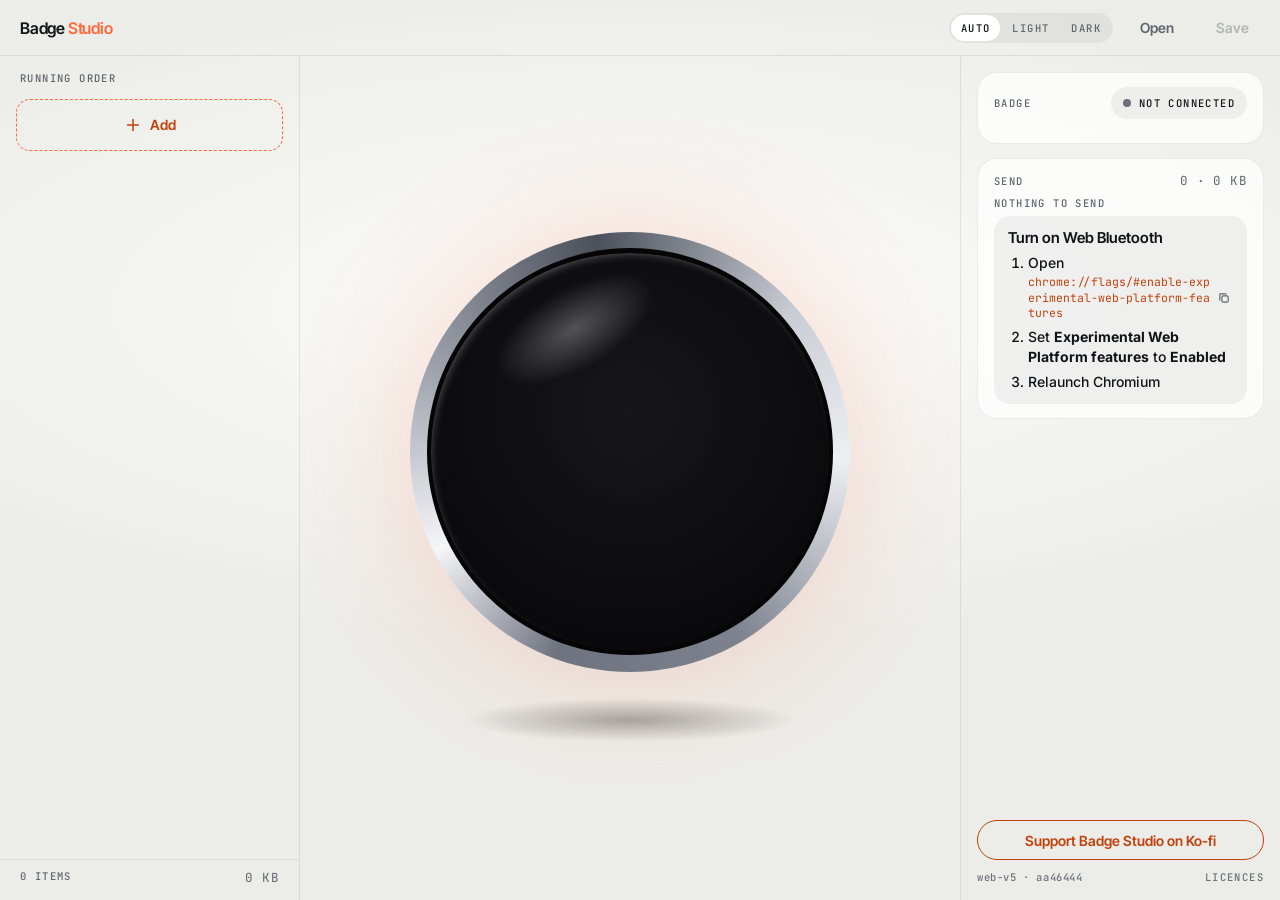
==== commit 78997976: "Publish Badge Studio web, 2026-11-17" ====
--- a/badgestudio/index.html
+++ b/badgestudio/index.html
@@ -6,12 +6,13 @@
 <meta charset="utf-8">
 <meta name="viewport" content="width=device-width, initial-scale=1">
 <meta name="color-scheme" content="dark light">
+<script src="./theme.js"></script>
 <title>Badge Studio</title>
 <link rel="icon" href="data:image/svg+xml,%3Csvg xmlns='http://www.w3.org/2000/svg' viewBox='0 0 32 32'%3E%3Ccircle cx='16' cy='16' r='15' fill='%239CA1AC'/%3E%3Ccircle cx='16' cy='16' r='12.5' fill='%23050506'/%3E%3Ccircle cx='16' cy='16' r='11' fill='%23FF6A3D'/%3E%3C/svg%3E">
-  <script type="module" crossorigin src="./assets/index-BMiFNJIy.js"></script>
+  <script type="module" crossorigin src="./assets/index-BttCLJ33.js"></script>
   <link rel="modulepreload" crossorigin href="./assets/rolldown-runtime-D6EKPMGT.js">
-  <link rel="modulepreload" crossorigin href="./assets/core-bDzAfU_Y.js">
-  <link rel="stylesheet" crossorigin href="./assets/index-DC2u2XgI.css">
+  <link rel="modulepreload" crossorigin href="./assets/core-i19GD2gi.js">
+  <link rel="stylesheet" crossorigin href="./assets/index-3pujM0co.css">
 </head>
 <body>
 <div id="root"></div>
--- a/badgestudio/assets/index-3pujM0co.css
+++ b/badgestudio/assets/index-3pujM0co.css
@@ -0,0 +1 @@
+@font-face{font-family:Inter;src:url(./Inter-VF2RPR_K.ttf)format("truetype");font-weight:100 900;font-display:swap}@font-face{font-family:Inter Tight;src:url(./InterTight-BjjQnp0H.ttf)format("truetype");font-weight:100 900;font-display:swap}@font-face{font-family:JetBrains Mono;src:url(./JetBrainsMono--VKQJH3W.ttf)format("truetype");font-weight:100 800;font-display:swap}:root{--accent:#ff6a3d;--on-accent:#160a05;--ground:#0a0a0c;--pool:#1c1c21;--text:#f2f2f4;--muted:#8e919b;--faint:#6b6e78;--hairline:#ffffff14;--glass:#1e1e22b8;--glass-line:#ffffff1a;--well:#00000059;--segment-on:#ffffff24;--track:#ffffff1a;--floor:#ffffff29;--ok:#3ddc97;--accent-text:#ff6a3d;--destructive:#ff453a;--row-hover:#ffffff0a;--row-on:#ffffff12;--lightningcss-light: ;--lightningcss-dark:initial;color-scheme:dark}@media (prefers-color-scheme:light){:root:not([data-theme=dark]){--ground:#ecece8;--pool:#fbfbf9;--text:#121316;--muted:#62656e;--faint:#6e717a;--hairline:#00000014;--glass:#ffffffbd;--glass-line:#00000012;--well:#0000000d;--segment-on:#fff;--track:#00000014;--floor:#0000004d;--ok:#0f8a5f;--accent-text:#c2410c;--destructive:#d70015;--row-hover:#00000008;--row-on:#0000000d;--lightningcss-light:initial;--lightningcss-dark: ;color-scheme:light}}:root[data-theme=light]{--ground:#ecece8;--pool:#fbfbf9;--text:#121316;--muted:#62656e;--faint:#6e717a;--hairline:#00000014;--glass:#ffffffbd;--glass-line:#00000012;--well:#0000000d;--segment-on:#fff;--track:#00000014;--floor:#0000004d;--ok:#0f8a5f;--accent-text:#c2410c;--destructive:#d70015;--row-hover:#00000008;--row-on:#0000000d;--lightningcss-light:initial;--lightningcss-dark: ;color-scheme:light}*{box-sizing:border-box}html,body,#root{height:100%}body{background:var(--ground);color:var(--text);-webkit-font-smoothing:antialiased;margin:0;font:500 15px/1.4 Inter,system-ui,sans-serif}button{font:inherit;color:inherit}:focus-visible{outline:2px solid var(--accent);outline-offset:2px}.label{letter-spacing:1.4px;text-transform:uppercase;color:var(--muted);font:500 10.5px/1.2 JetBrains Mono,ui-monospace,monospace}.figure{letter-spacing:.4px;font-variant-numeric:tabular-nums;font:400 12.5px/1.3 JetBrains Mono,ui-monospace,monospace}.readout{letter-spacing:-.5px;font-variant-numeric:tabular-nums;font:500 30px/1 JetBrains Mono,ui-monospace,monospace}.display{letter-spacing:-.8px;font:600 34px/1.1 Inter Tight,Inter,sans-serif}.title{letter-spacing:-.5px;font:600 24px/1.15 Inter Tight,Inter,sans-serif}.muted{color:var(--muted)}.accent{color:var(--accent-text)}.danger{color:var(--destructive)}.ok{color:var(--ok)}.app{background:radial-gradient(120% 60% at 50% 34%, var(--pool) 0%, var(--ground) 62%);grid-template:"top top top"56px"order stage side"minmax(0,1fr)/300px minmax(420px,1fr) 320px;height:100%;display:grid}.top{border-bottom:1px solid var(--hairline);grid-area:top;align-items:center;gap:12px;padding:0 16px 0 20px;display:flex}.brand{letter-spacing:-.2px;font:600 16px Inter Tight,sans-serif}.brand b{color:var(--accent);font-weight:600}.spacer{flex:1}.order{border-right:1px solid var(--hairline);flex-direction:column;grid-area:order;min-height:0;display:flex}.stage{flex-direction:column;grid-area:stage;justify-content:center;align-items:center;gap:20px;min-width:0;padding:24px;display:flex;overflow:auto}.side{border-left:1px solid var(--hairline);flex-direction:column;grid-area:side;gap:14px;padding:16px;display:flex;overflow:auto}@media (width<=1080px){.app{grid-template:"top top"56px"order stage"minmax(0,1fr)"side side"/260px minmax(0,1fr);height:auto;min-height:100%}.side{border-left:0;border-top:1px solid var(--hairline);grid-template-columns:repeat(auto-fit,minmax(260px,1fr));display:grid}}@media (width<=720px){.app{grid-template-columns:1fr;grid-template-areas:"top""stage""order""side"}.order{border-right:0;border-top:1px solid var(--hairline)}}.btn{border:1px solid var(--glass-line);background:var(--glass);cursor:pointer;white-space:nowrap;border-radius:18px;align-items:center;gap:8px;height:36px;padding:0 14px;font:600 14px Inter Tight,Inter,sans-serif;display:inline-flex}.btn:hover{background:var(--segment-on)}.btn:disabled{opacity:.4;cursor:default}.btn.icon{justify-content:center;width:36px;padding:0}.btn.quiet{color:var(--muted);background:0 0;border-color:#0000}.btn.quiet:hover{color:var(--text);background:var(--row-hover)}.primary{cursor:pointer;background:var(--accent);width:100%;height:52px;color:var(--on-accent);border:0;border-radius:26px;justify-content:center;align-items:center;gap:10px;font:600 16px Inter Tight,Inter,sans-serif;display:flex;box-shadow:inset 0 1px #ffffff59,0 8px 28px #ff6a3d59}.primary:hover{filter:brightness(1.06)}.primary:disabled{opacity:.45;cursor:default;box-shadow:none;filter:none}.kbd{opacity:.65;font:500 11px JetBrains Mono,monospace}.segmented{background:var(--well);border-radius:22px;gap:2px;padding:3px;display:inline-flex}.segmented button{cursor:pointer;letter-spacing:1.4px;text-transform:uppercase;height:34px;color:var(--muted);background:0 0;border:0;border-radius:17px;padding:0 16px;font:500 10.5px JetBrains Mono,monospace}.segmented button[aria-pressed=true]{background:var(--segment-on);color:var(--text)}.card{background:var(--glass);border:1px solid var(--glass-line);border-radius:20px;padding:14px 16px}.card-head{justify-content:space-between;align-items:center;margin-bottom:10px;display:flex}.rows>div{border-top:1px solid var(--hairline);justify-content:space-between;align-items:baseline;padding:6px 0;display:flex}.rows>div:first-child{border-top:0}.meter{background:var(--track);border-radius:3px;height:6px;margin-top:8px;overflow:hidden}.meter>i{background:var(--text);opacity:.8;border-radius:3px;height:100%;display:block}.meter>i.over{background:var(--destructive);opacity:1}.chip{background:var(--well);border-radius:16px;align-items:center;gap:8px;height:32px;padding:0 12px;display:inline-flex}.dot{background:var(--faint);border-radius:50%;width:8px;height:8px}.dot.live{background:var(--ok);box-shadow:0 0 8px var(--ok)}.dot.busy{background:var(--accent);box-shadow:0 0 8px var(--accent);animation:1.2s ease-in-out infinite pulse}@keyframes pulse{50%{opacity:.35}}input[type=range]{width:100%;accent-color:var(--accent)}.order-head{justify-content:space-between;align-items:center;padding:16px 16px 10px 20px;display:flex}.list{flex:1;min-height:0;padding:0 8px 8px;overflow:auto}.row{cursor:pointer;user-select:none;border-radius:14px;grid-template-columns:44px minmax(0,1fr) auto;align-items:center;gap:12px;padding:8px 10px;display:grid;position:relative}.row:hover{background:var(--row-hover)}.row[aria-selected=true]{background:var(--row-on)}.row.current:before{content:"";background:var(--accent);width:3px;box-shadow:0 0 8px var(--accent);border-radius:2px;position:absolute;top:14px;bottom:14px;left:0}.row.drop-before{box-shadow:inset 0 2px 0 var(--accent)}.row.drop-after{box-shadow:inset 0 -2px 0 var(--accent)}.row .name{text-overflow:ellipsis;white-space:nowrap;overflow:hidden}.row .remove{opacity:0}.row:hover .remove,.row:focus-within .remove{opacity:1}.row .sent{color:var(--faint)}.coin{background:conic-gradient(from 200deg, #6e737f 0, #f5f6f8 12%, #9ca1ac 26%, #4b505b 42%, #c9ccd3 58%, #edeff2 70%, #7d828e 86%, #6e737f 100%);border-radius:50%;width:44px;height:44px;padding:2px}.coin>div{background:#050506;border-radius:50%;width:100%;height:100%;padding:1px}.coin img{object-fit:cover;background:#000;border-radius:50%;width:100%;height:100%;display:block}.add-row{border:1.5px dashed var(--glass-line);cursor:pointer;height:52px;color:var(--muted);background:0 0;border-radius:14px;justify-content:center;align-items:center;gap:8px;width:calc(100% - 16px);margin:4px 8px 12px;font:600 14px Inter Tight,sans-serif;display:flex}.add-row:hover{color:var(--text);border-color:var(--muted)}.order-foot{border-top:1px solid var(--hairline);justify-content:space-between;padding:10px 20px 14px;display:flex}.badge-wrap{width:var(--d);height:var(--d);margin-bottom:calc(var(--d) * .12);flex:none;position:relative}.badge{padding:calc(var(--d) * .038);background:conic-gradient(from 200deg, #6e737f 0, #f5f6f8 12%, #9ca1ac 26%, #4b505b 42%, #c9ccd3 58%, #edeff2 70%, #7d828e 86%, #6e737f 100%);box-shadow:0 0 calc(var(--d) * .28) var(--glow,#ff6a3d38);border-radius:50%;position:absolute;inset:0}.badge .gasket{width:100%;height:100%;padding:calc(var(--d) * .01);background:#050506;border-radius:50%}.badge .screen{background:#000;border-radius:50%;width:100%;height:100%;position:relative;overflow:hidden}.badge .screen img,.badge .screen canvas{object-fit:cover;width:100%;height:100%;display:block}.badge .screen:after{content:"";pointer-events:none;background:radial-gradient(circle,#0000 64%,#0000004d 100%);border-radius:50%;position:absolute;inset:0;box-shadow:inset 3px 4px 10px -4px #ffffff59}.badge .glint{pointer-events:none;opacity:.55;background:radial-gradient(closest-side,#ffffff80,#0000);border-radius:50%;width:44%;height:20%;position:absolute;top:9%;left:14%;transform:rotate(-30deg)}.badge-floor{background:radial-gradient(closest-side, var(--floor), transparent);pointer-events:none;border-radius:50%;width:76%;height:10%;position:absolute;top:106%;left:12%}.ring{inset:calc(var(--d) * -.0365);width:calc(var(--d) * 1.073);height:calc(var(--d) * 1.073);pointer-events:none;position:absolute;overflow:visible}.ring circle{fill:none;stroke-width:3px}.ring .track{stroke:var(--track)}.ring .arc{stroke:var(--accent);stroke-linecap:round;filter:drop-shadow(0 0 6px var(--accent));transition:stroke-dashoffset .4s linear}.empty-screen{color:#ffffffb3;cursor:pointer;background:radial-gradient(circle at 50% 40%,#17171b,#050506);border:0;flex-direction:column;justify-content:center;align-items:center;gap:10px;width:100%;height:100%;display:flex}.empty-screen:hover{color:#fff}.caption{text-align:center;flex-direction:column;align-items:center;gap:10px;max-width:520px;display:flex}.caption .name-edit{color:inherit;text-align:center;background:0 0;border:0;border-bottom:2px solid #0000;width:100%;padding:0 0 2px}.caption .name-edit:hover{border-bottom-color:var(--hairline)}.caption .name-edit:focus{border-bottom-color:var(--accent);outline:none}.figures{justify-content:center;gap:22px;display:flex}.figures>div{flex-direction:column;align-items:center;gap:4px;display:flex}.tools{flex-wrap:wrap;justify-content:center;align-items:center;gap:12px;display:flex}.slider{grid-template-columns:auto 1fr auto;align-items:center;gap:12px;width:min(420px,100%);display:grid}.send-status{flex-direction:column;gap:6px;display:flex}.files{flex-direction:column;gap:6px;margin-top:10px;display:flex}.files>div{justify-content:space-between;gap:8px;display:flex}.log{white-space:pre-wrap;word-break:break-all;max-height:260px;color:var(--muted);margin:0;font:400 11px/1.45 JetBrains Mono,monospace;overflow:auto}details>summary{cursor:pointer;justify-content:space-between;align-items:center;list-style:none;display:flex}details>summary::-webkit-details-marker{display:none}.trim{flex-direction:column;align-items:center;gap:16px;width:min(560px,100%);display:flex}.drop{border:2px dashed var(--accent);backdrop-filter:blur(6px);pointer-events:none;z-index:10;background:#0a0a0c8c;border-radius:28px;justify-content:center;align-items:center;display:flex;position:fixed;inset:12px}.toast{background:var(--glass);border:1px solid var(--glass-line);backdrop-filter:blur(20px);z-index:20;border-radius:22px;max-width:min(560px,90vw);padding:10px 18px;position:fixed;bottom:24px;left:50%;transform:translate(-50%)}.busy-veil{color:#fff;background:#00000073;border-radius:50%;justify-content:center;align-items:center;display:flex;position:absolute;inset:0}.row .label{white-space:nowrap;text-overflow:ellipsis;overflow:hidden}.btn.go{background:var(--accent);color:var(--on-accent);border-color:#0000}.btn.go:hover{background:var(--accent);filter:brightness(1.06)}.field{border:0;border-bottom:2px solid var(--hairline);width:min(420px,100%);color:var(--text);text-align:center;background:0 0;padding:4px 0 6px;font:600 26px/1.2 Inter Tight,Inter,sans-serif}.field:focus{border-bottom-color:var(--accent);outline:none}.field::placeholder{color:var(--faint)}.swatch-row{grid-template-columns:96px 1fr;align-items:center;gap:12px;width:min(420px,100%);display:grid}.swatches{flex-wrap:wrap;gap:8px;display:flex}.swatch{border:1px solid var(--glass-line);cursor:pointer;border-radius:50%;width:30px;height:30px;padding:0;position:relative}.swatch[aria-checked=true],.swatch.other.on{outline:2px solid var(--text);outline-offset:2px}.swatch.other{background:conic-gradient(#e5384f,#ff9500,#14a36b,#2f5bff,#7a3cff,#e5384f);display:inline-block}.swatch.other input{opacity:0;cursor:pointer;width:100%;height:100%;position:absolute;inset:0}.trim-frame{aspect-ratio:1;width:min(360px,100%);box-shadow:0 0 0 6px var(--glass-line);background:#000;border-radius:50%;justify-content:center;align-items:center;display:flex;overflow:hidden}.trim-video{object-fit:cover;width:100%;height:100%;display:block}.add-wrap{margin:4px 8px 12px;position:relative}.add-wrap .add-row{width:100%;margin:0}.add-row.lit{border-color:var(--accent);color:var(--accent-text)}.menu{z-index:5;background:var(--glass);border:1px solid var(--glass-line);backdrop-filter:blur(24px);border-radius:16px;flex-direction:column;padding:6px;display:flex;position:absolute;top:calc(100% + 6px);left:0;right:0;box-shadow:0 16px 40px #00000059}.menu button{text-align:left;cursor:pointer;background:0 0;border:0;border-radius:10px;justify-content:space-between;align-items:center;padding:10px 12px;font:500 15px Inter,sans-serif;display:flex}.menu button:hover,.menu button:focus-visible{background:var(--row-on)}.framing{cursor:grab;touch-action:none}.framing:active{cursor:grabbing}.strip{flex-wrap:wrap;justify-content:center;gap:10px;max-width:min(640px,100%);display:flex}.slide{cursor:grab;flex-direction:column;align-items:center;gap:4px;display:flex;position:relative}.slide.dragging{opacity:.35}.slide .coin{width:56px;height:56px}.slide-x{border:1px solid var(--glass-line);background:var(--glass);cursor:pointer;opacity:0;border-radius:50%;justify-content:center;align-items:center;width:22px;height:22px;padding:0;display:flex;position:absolute;top:-4px;right:-4px}.slide:hover .slide-x,.slide-x:focus-visible{opacity:1}.add-slide{cursor:default}.coin-add{border:1.5px dashed var(--glass-line);width:56px;height:56px;color:var(--muted);cursor:pointer;background:0 0;border-radius:50%;justify-content:center;align-items:center;display:flex}.coin-add:hover{color:var(--text);border-color:var(--muted)}.add-slide .menu{width:220px;left:50%;right:auto;transform:translate(-50%)}.picker{width:min(560px,100%)}.picker-grid{background:var(--well);border-radius:16px;grid-template-columns:repeat(auto-fill,minmax(96px,1fr));gap:10px;max-height:260px;margin-bottom:10px;padding:10px;display:grid;overflow:auto}.pick{cursor:pointer;border-radius:12px;flex-direction:column;align-items:center;gap:6px;padding:8px 6px;display:flex;position:relative}.pick input{accent-color:var(--accent);position:absolute;top:6px;left:6px}.pick.on{background:var(--row-on);box-shadow:inset 0 0 0 2px var(--accent)}.pick .name{text-overflow:ellipsis;white-space:nowrap;max-width:100%;font-size:12px;overflow:hidden}.veil{backdrop-filter:blur(4px);z-index:30;background:#00000073;justify-content:center;align-items:center;padding:16px;display:flex;position:fixed;inset:0}.dialog{flex-direction:column;gap:6px;width:min(420px,100%);padding:22px 22px 18px;display:flex}.legal{flex-direction:column;gap:10px;margin-top:auto;padding-top:8px;display:flex}.legal-row{white-space:nowrap;justify-content:space-between;align-items:baseline;gap:12px;display:flex}.legal .build{letter-spacing:.6px;color:var(--faint);user-select:all;font:500 10.5px JetBrains Mono,monospace}.legal a{letter-spacing:1.4px;text-transform:uppercase;color:var(--faint);font:500 10.5px JetBrains Mono,monospace;text-decoration:none}.legal a:hover{color:var(--muted);text-decoration:underline}.support{background:var(--well);border-radius:16px;padding:12px 14px}.support-title{margin-bottom:6px;font:600 15px Inter Tight,Inter,sans-serif}.support ol{flex-direction:column;gap:6px;margin:0;padding-left:20px;font-size:14px;display:flex}.flag-url{align-items:center;gap:4px;margin-top:2px;display:flex}.flag-url code{word-break:break-all;color:var(--accent-text);user-select:all;font:400 11.5px/1.35 JetBrains Mono,monospace}.legal a.support-link{border:1.5px solid var(--accent-text);height:40px;color:var(--accent-text);letter-spacing:0;text-transform:none;border-radius:20px;justify-content:center;align-items:center;font:600 14px Inter Tight,Inter,sans-serif;display:flex}.legal a.support-link:hover{color:var(--on-accent);background:var(--accent);border-color:var(--accent);text-decoration:none}.segmented.small{border-radius:16px;padding:2px}.segmented.small button{border-radius:13px;height:26px;padding:0 10px}
